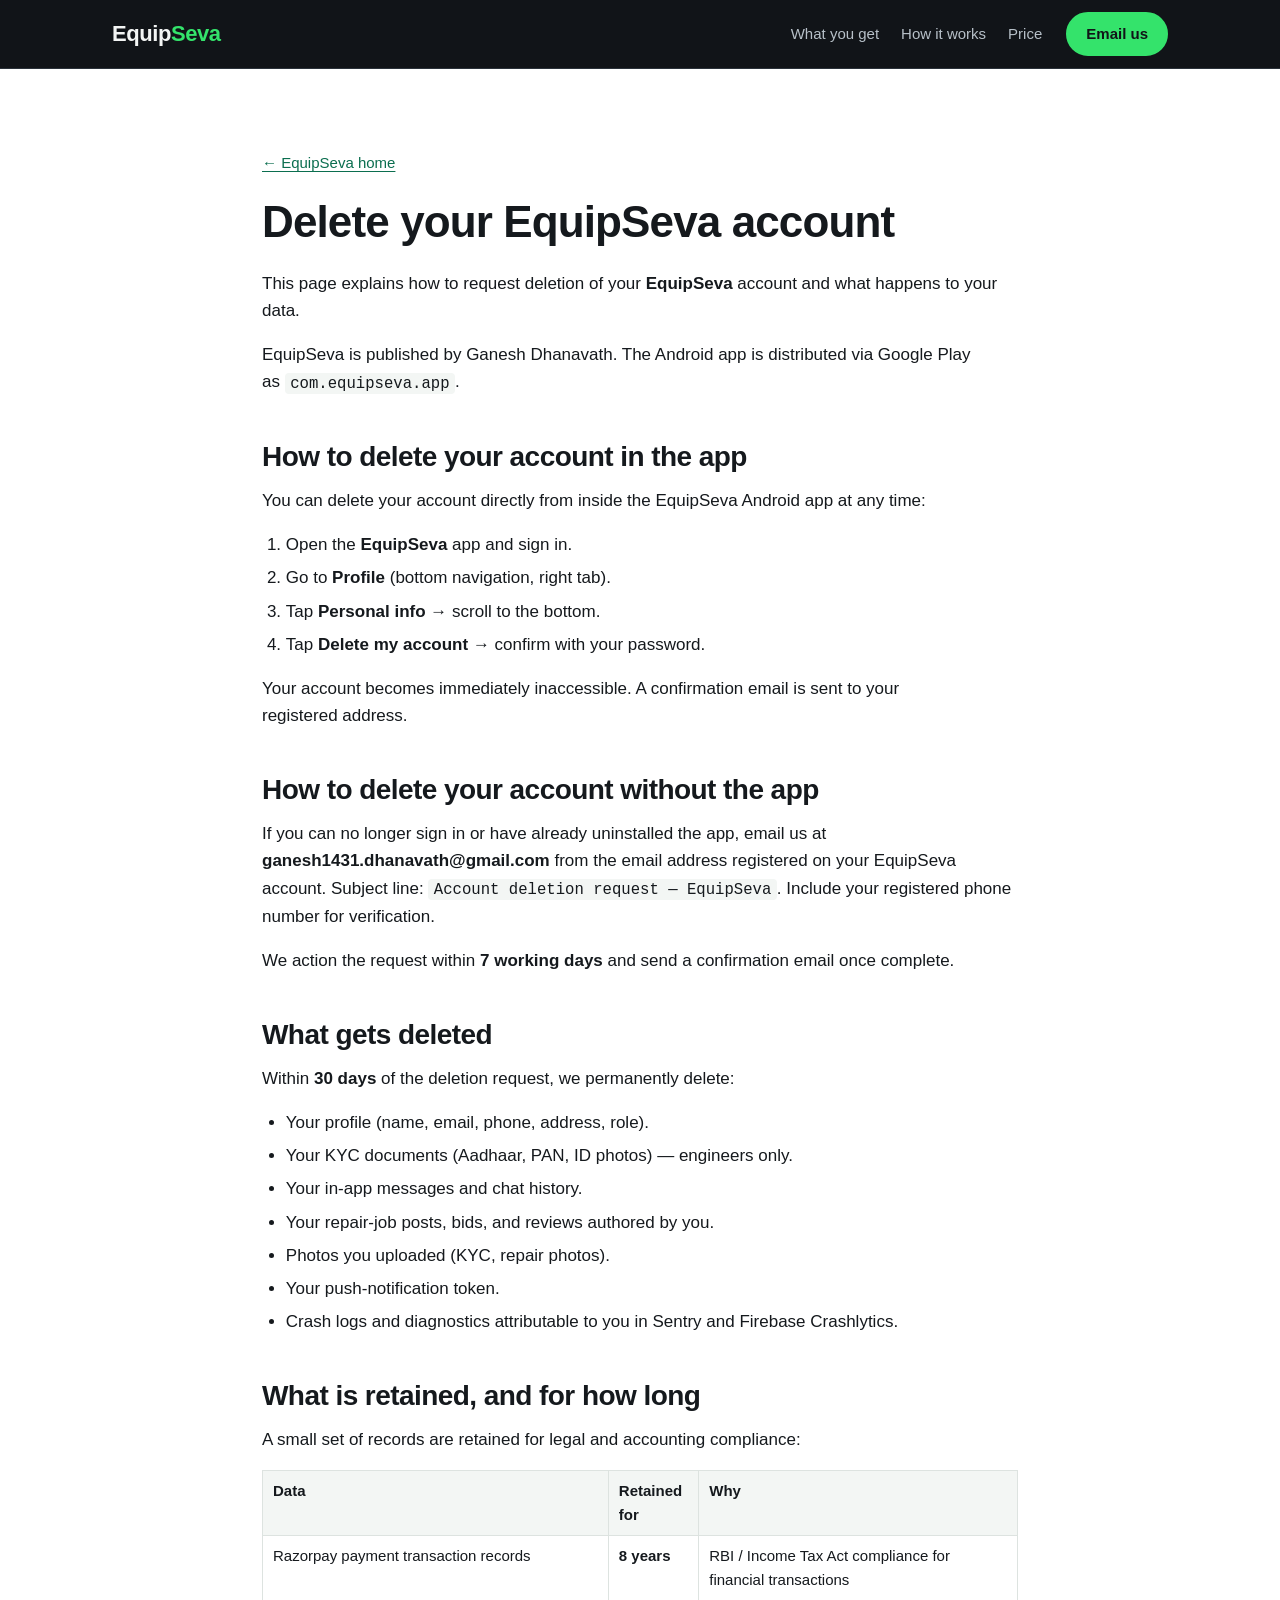
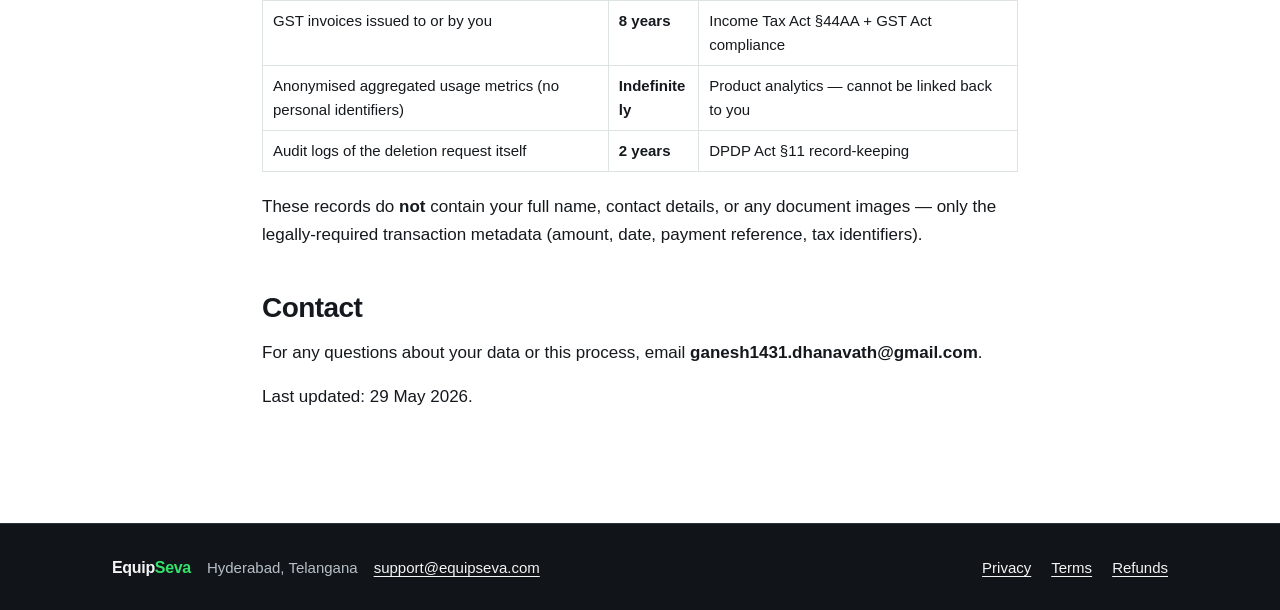
==== delete-account/index.html @ 181b52dd "equipseva.com: plain one-page site for the NABH equipment file offer Replaces the immersive marketpl" ====
<!doctype html>
<html lang="en">
<head>
  <meta charset="utf-8">
  <meta name="viewport" content="width=device-width, initial-scale=1">
  <title>Delete your EquipSeva account · EquipSeva</title>
  <meta name="description" content="How to delete your EquipSeva account and data.">
  <link rel="canonical" href="https://equipseva.com/delete-account/">
  <meta name="theme-color" content="#111418">
  <link rel="icon" href="/favicon.svg" type="image/svg+xml">
  <link rel="stylesheet" href="/site.css">
</head>
<body>
  <a class="skip" href="#main">Skip to content</a>

  <header class="top">
    <div class="wrap top__in">
      <a class="brand" href="/" aria-label="EquipSeva home">Equip<span>Seva</span></a>
      <nav class="nav" aria-label="Main">
        <a href="/#file">What you get</a>
        <a href="/#how">How it works</a>
        <a href="/#price">Price</a>
      </nav>
      <a class="btn btn--small" href="mailto:support@equipseva.com?subject=NABH%20equipment%20file">Email us</a>
    </div>
  </header>

  <main id="main" class="doc">
    <div class="wrap">
      <a class="back" href="/">&larr; EquipSeva home</a>
<!-- legal text below: verbatim from the previous equipseva.com page, 2026-10-24 -->
      <h1 id="delete-your-equipseva-account">Delete your EquipSeva account</h1>

<p>This page explains how to request deletion of your <strong>EquipSeva</strong> account and what happens to your data.</p>

<p>EquipSeva is published by Ganesh Dhanavath. The Android app is distributed via Google Play as <code class="language-plaintext highlighter-rouge">com.equipseva.app</code>.</p>

<h2 id="how-to-delete-your-account-in-the-app">How to delete your account in the app</h2>

<p>You can delete your account directly from inside the EquipSeva Android app at any time:</p>

<ol>
  <li>Open the <strong>EquipSeva</strong> app and sign in.</li>
  <li>Go to <strong>Profile</strong> (bottom navigation, right tab).</li>
  <li>Tap <strong>Personal info</strong> → scroll to the bottom.</li>
  <li>Tap <strong>Delete my account</strong> → confirm with your password.</li>
</ol>

<p>Your account becomes immediately inaccessible. A confirmation email is sent to your registered address.</p>

<h2 id="how-to-delete-your-account-without-the-app">How to delete your account without the app</h2>

<p>If you can no longer sign in or have already uninstalled the app, email us at <strong>ganesh1431.dhanavath@gmail.com</strong> from the email address registered on your EquipSeva account. Subject line: <code class="language-plaintext highlighter-rouge">Account deletion request — EquipSeva</code>. Include your registered phone number for verification.</p>

<p>We action the request within <strong>7 working days</strong> and send a confirmation email once complete.</p>

<h2 id="what-gets-deleted">What gets deleted</h2>

<p>Within <strong>30 days</strong> of the deletion request, we permanently delete:</p>

<ul>
  <li>Your profile (name, email, phone, address, role).</li>
  <li>Your KYC documents (Aadhaar, PAN, ID photos) — engineers only.</li>
  <li>Your in-app messages and chat history.</li>
  <li>Your repair-job posts, bids, and reviews authored by you.</li>
  <li>Photos you uploaded (KYC, repair photos).</li>
  <li>Your push-notification token.</li>
  <li>Crash logs and diagnostics attributable to you in Sentry and Firebase Crashlytics.</li>
</ul>

<h2 id="what-is-retained-and-for-how-long">What is retained, and for how long</h2>

<p>A small set of records are retained for legal and accounting compliance:</p>

<table>
  <thead>
    <tr>
      <th>Data</th>
      <th>Retained for</th>
      <th>Why</th>
    </tr>
  </thead>
  <tbody>
    <tr>
      <td>Razorpay payment transaction records</td>
      <td><strong>8 years</strong></td>
      <td>RBI / Income Tax Act compliance for financial transactions</td>
    </tr>
    <tr>
      <td>GST invoices issued to or by you</td>
      <td><strong>8 years</strong></td>
      <td>Income Tax Act §44AA + GST Act compliance</td>
    </tr>
    <tr>
      <td>Anonymised aggregated usage metrics (no personal identifiers)</td>
      <td><strong>Indefinitely</strong></td>
      <td>Product analytics — cannot be linked back to you</td>
    </tr>
    <tr>
      <td>Audit logs of the deletion request itself</td>
      <td><strong>2 years</strong></td>
      <td>DPDP Act §11 record-keeping</td>
    </tr>
  </tbody>
</table>

<p>These records do <strong>not</strong> contain your full name, contact details, or any document images — only the legally-required transaction metadata (amount, date, payment reference, tax identifiers).</p>

<h2 id="contact">Contact</h2>

<p>For any questions about your data or this process, email <strong>ganesh1431.dhanavath@gmail.com</strong>.</p>

<p>Last updated: 29 May 2026.</p>


      
<!-- end of verbatim legal text -->
    </div>
  </main>

  <footer class="foot">
    <div class="wrap foot__in">
      <p class="foot__id"><span class="brand brand--small">Equip<span>Seva</span></span><span>Hyderabad, Telangana</span><a href="mailto:support@equipseva.com">support@equipseva.com</a></p>
      <nav aria-label="Legal">
        <a href="/privacy/">Privacy</a>
        <a href="/terms/">Terms</a>
        <a href="/refunds/">Refunds</a>
      </nav>
    </div>
  </footer>
</body>
</html>
---- site.css ----
/* EquipSeva site: one stylesheet for the home, legal and 404 pages. No web fonts, no scripts. */
:root {
  --ink: #111418;
  --ink-2: #1b2026;
  --ink-line: #2b323a;
  --on-ink: #f3f5f4;
  --on-ink-muted: #b7c0c8;
  --lime: #34e36b;
  --paper: #ffffff;
  --paper-2: #f3f6f4;
  --line: #dde3e0;
  --text: #15191d;
  --muted: #48525b;
  --green: #0b6e4f;
  --radius: 14px;
  --wrap: 1120px;
  --gutter: clamp(16px, 4vw, 32px);
  --font: -apple-system, BlinkMacSystemFont, "Segoe UI", Roboto, "Helvetica Neue", Arial, "Noto Sans", sans-serif;
}

*, *::before, *::after { box-sizing: border-box; }
html { -webkit-text-size-adjust: 100%; text-size-adjust: 100%; scroll-behavior: smooth; }
body {
  margin: 0;
  background: var(--paper);
  color: var(--text);
  font: 400 17px/1.6 var(--font);
  overflow-wrap: break-word;
  min-height: 100vh;
  min-height: 100dvh;
  display: flex;
  flex-direction: column;
}
main { flex: 1 0 auto; }
@media (max-width: 640px) { body { font-size: 16px; } }
@media (prefers-reduced-motion: reduce) { html { scroll-behavior: auto; } }

img, svg { max-width: 100%; height: auto; }
a { color: var(--green); text-underline-offset: 3px; }
a:hover { text-decoration-thickness: 2px; }
:focus-visible { outline: 3px solid var(--green); outline-offset: 3px; border-radius: 4px; }
.top :focus-visible, .hero :focus-visible, .end :focus-visible, .foot :focus-visible, .skip:focus-visible { outline-color: var(--lime); }
h1, h2, h3 { line-height: 1.15; letter-spacing: -0.02em; margin: 0 0 0.5em; text-wrap: balance; }
p, li { text-wrap: pretty; }
.nb { white-space: nowrap; }
h2 { font-size: clamp(28px, 4vw, 40px); }
h3 { font-size: 19px; letter-spacing: -0.01em; }
p { margin: 0 0 1em; }

.wrap { width: 100%; max-width: var(--wrap); margin: 0 auto; padding: 0 var(--gutter); }

.skip { position: absolute; left: -9999px; top: 8px; z-index: 10; background: var(--lime); color: var(--ink); padding: 10px 16px; border-radius: 8px; font-weight: 600; }
.skip:focus { left: 8px; }

/* Header */
.top { background: var(--ink); color: var(--on-ink); border-bottom: 1px solid var(--ink-line); }
.top__in { display: flex; align-items: center; gap: 24px; min-height: 68px; }
.brand { display: inline-flex; align-items: center; min-height: 44px; color: var(--on-ink); font-weight: 750; font-size: 22px; letter-spacing: -0.02em; text-decoration: none; white-space: nowrap; }
.brand span { color: var(--lime); }
.nav { display: flex; gap: 22px; margin-left: auto; }
.nav a { color: var(--on-ink-muted); text-decoration: none; font-size: 15px; padding: 10px 0; }
.nav a:hover { color: var(--on-ink); }
@media (max-width: 860px) { .nav { display: none; } .top__in > .btn { margin-left: auto; } }

/* Buttons */
.btn {
  display: inline-flex; align-items: center; justify-content: center;
  min-height: 48px; padding: 12px 22px; border-radius: 999px;
  background: var(--lime); color: var(--ink); font-weight: 650; text-decoration: none; font-size: 16px;
  border: 2px solid var(--lime);
}
.btn:hover { background: #5cea8a; border-color: #5cea8a; text-decoration: none; }
.btn--ghost { background: transparent; color: var(--on-ink); border-color: #6b7682; }
.btn--ghost:hover { background: var(--ink-2); border-color: var(--on-ink-muted); }
.btn--small { min-height: 44px; padding: 8px 18px; font-size: 15px; }
.btn--dark { background: var(--ink); border-color: var(--ink); color: var(--on-ink); }
.btn--dark:hover { background: #2a3139; border-color: #2a3139; }

/* Hero */
.hero { background: var(--ink); color: var(--on-ink); padding: clamp(56px, 10vw, 120px) 0 clamp(56px, 9vw, 104px); }
.hero h1 { font-size: clamp(36px, 7vw, 72px); max-width: 15ch; margin-bottom: 24px; }
.hero h1::before { content: ""; display: block; width: 64px; height: 8px; border-radius: 8px; background: var(--lime); margin-bottom: 28px; }
.eyebrow { color: var(--lime); font-size: 14px; font-weight: 650; letter-spacing: 0.08em; text-transform: uppercase; margin-bottom: 20px; }
.lead { font-size: clamp(18px, 2.2vw, 21px); color: var(--on-ink-muted); max-width: 46em; }
.cta { display: flex; flex-wrap: wrap; gap: 12px; margin: 32px 0 20px; }
@media (max-width: 480px) { .cta .btn { flex: 1 1 100%; } }
.note { color: var(--on-ink-muted); font-size: 15px; margin: 0 0 6px; }
.note a { color: var(--on-ink); }

/* Phones turned sideways: short screens get a compact hero */
@media (max-height: 520px) and (orientation: landscape) {
  .hero { padding: 24px 0 32px; }
  .hero h1 { font-size: clamp(30px, 4.6vw, 44px); max-width: 22ch; margin-bottom: 14px; }
  .hero h1::before { display: none; }
  .eyebrow { font-size: 12px; margin-bottom: 10px; }
  .lead { font-size: 17px; line-height: 1.5; }
  .cta { margin: 18px 0 12px; }
}

/* Very wide screens */
@media (min-width: 1800px) {
  :root { --wrap: 1360px; }
  body { font-size: 19px; }
  h2 { font-size: 48px; }
  .hero h1 { font-size: 88px; }
  .lead { font-size: 23px; }
  .intro { font-size: 20px; }
  .nav a { font-size: 17px; }
  .grid p { font-size: 18px; }
  h3 { font-size: 22px; }
  .note { font-size: 17px; }
  .when { font-size: 15px; }
  .foot { font-size: 16px; }
}

/* Sections */
.sec { padding: clamp(56px, 8vw, 96px) 0; }
.sec--alt { background: var(--paper-2); }
.intro { color: var(--muted); font-size: 18px; max-width: 46em; margin-bottom: 36px; }

.grid { list-style: none; margin: 0; padding: 0; display: grid; gap: 16px; grid-template-columns: repeat(3, minmax(0, 1fr)); }
@media (max-width: 960px) { .grid { grid-template-columns: repeat(2, minmax(0, 1fr)); } }
@media (max-width: 600px) { .grid { grid-template-columns: minmax(0, 1fr); } }
.grid li { border: 1px solid var(--line); border-radius: var(--radius); padding: 22px 22px 8px; background: var(--paper); }
.grid li h3::before { content: ""; display: block; width: 28px; height: 4px; border-radius: 4px; background: var(--green); margin-bottom: 14px; }
.grid p { color: var(--muted); font-size: 16px; }
.deliver { margin: 28px 0 0; font-weight: 600; }

.steps { list-style: none; margin: 0; padding: 0; display: grid; gap: 0; max-width: 820px; }
.steps li { position: relative; padding: 0 0 28px 36px; border-left: 2px solid var(--line); margin-left: 8px; }
.steps li:last-child { border-left-color: transparent; padding-bottom: 8px; }
.steps li::before { content: ""; position: absolute; left: -9px; top: 4px; width: 16px; height: 16px; border-radius: 50%; background: var(--green); box-shadow: 0 0 0 4px var(--paper-2); }
.when { font-size: 14px; font-weight: 700; letter-spacing: 0.06em; text-transform: uppercase; color: var(--green); margin-bottom: 4px; }
.steps h3 .when { display: block; margin-bottom: 6px; line-height: 1.4; }
.steps p:last-child { color: var(--muted); }
.callout { margin: 24px 0 0; max-width: 820px; padding: 20px 22px; border-radius: 0 var(--radius) var(--radius) 0; background: var(--paper); border-left: 6px solid var(--green); font-weight: 600; }

.two { display: grid; gap: clamp(32px, 6vw, 72px); grid-template-columns: minmax(0, 1fr) minmax(0, 1.4fr); }
@media (max-width: 860px) { .two { grid-template-columns: minmax(0, 1fr); } }
.facts { list-style: none; margin: 0; padding: 0; display: grid; gap: 16px; }
.facts li { padding-left: 18px; border-left: 3px solid var(--line); color: var(--muted); }
.facts strong { color: var(--text); }

.end { background: var(--ink); color: var(--on-ink); padding: clamp(56px, 8vw, 96px) 0; }
.end p { color: var(--on-ink-muted); max-width: 40em; margin-bottom: 28px; }
.end a:not(.btn) { color: var(--lime); }

/* Footer */
.foot { background: var(--ink); color: var(--on-ink-muted); border-top: 1px solid var(--ink-line); font-size: 15px; }
.foot__in { display: flex; flex-wrap: wrap; align-items: center; justify-content: space-between; gap: 8px 24px; padding-top: 22px; padding-bottom: 22px; }
.foot p { margin: 0; }
.foot a { color: var(--on-ink); }
.foot__id { display: flex; flex-wrap: wrap; align-items: center; gap: 0 16px; }
.foot__id a { display: inline-block; padding: 10px 0; }
.foot nav { display: flex; flex-wrap: wrap; gap: 4px 20px; }
.foot nav a { padding: 10px 0; }
.brand--small { font-size: 16px; }

/* Legal and 404 pages */
.doc { padding: clamp(40px, 6vw, 72px) 0 clamp(56px, 8vw, 96px); }
.doc .wrap { max-width: 820px; }
.doc h1 { font-size: clamp(30px, 5vw, 44px); }
.doc h2 { font-size: clamp(22px, 3vw, 28px); margin-top: 1.6em; }
.doc h3 { margin-top: 1.4em; }
.doc ul, .doc ol { padding-left: 1.4em; margin: 0 0 1em; }
.doc li { margin-bottom: 0.35em; }
.doc h1 + p { white-space: pre-line; }
.doc table { width: 100%; border-collapse: collapse; margin: 0 0 1.4em; font-size: 15px; }
.doc th, .doc td { border: 1px solid var(--line); padding: 8px 10px; text-align: left; vertical-align: top; overflow-wrap: anywhere; }
@media (max-width: 480px) { .doc table { font-size: 14px; } .doc th, .doc td { padding: 6px 7px; } }
.doc th { background: var(--paper-2); }
.doc code { font-size: 0.92em; background: var(--paper-2); padding: 0.1em 0.35em; border-radius: 4px; }
.doc pre { overflow-x: auto; background: var(--paper-2); padding: 14px; border-radius: 8px; }
.doc hr { border: 0; border-top: 1px solid var(--line); margin: 2em 0; }
.doc blockquote { margin: 0 0 1em; padding-left: 16px; border-left: 3px solid var(--line); color: var(--muted); }
.back { display: inline-flex; align-items: center; min-height: 44px; margin-bottom: 12px; font-size: 15px; }
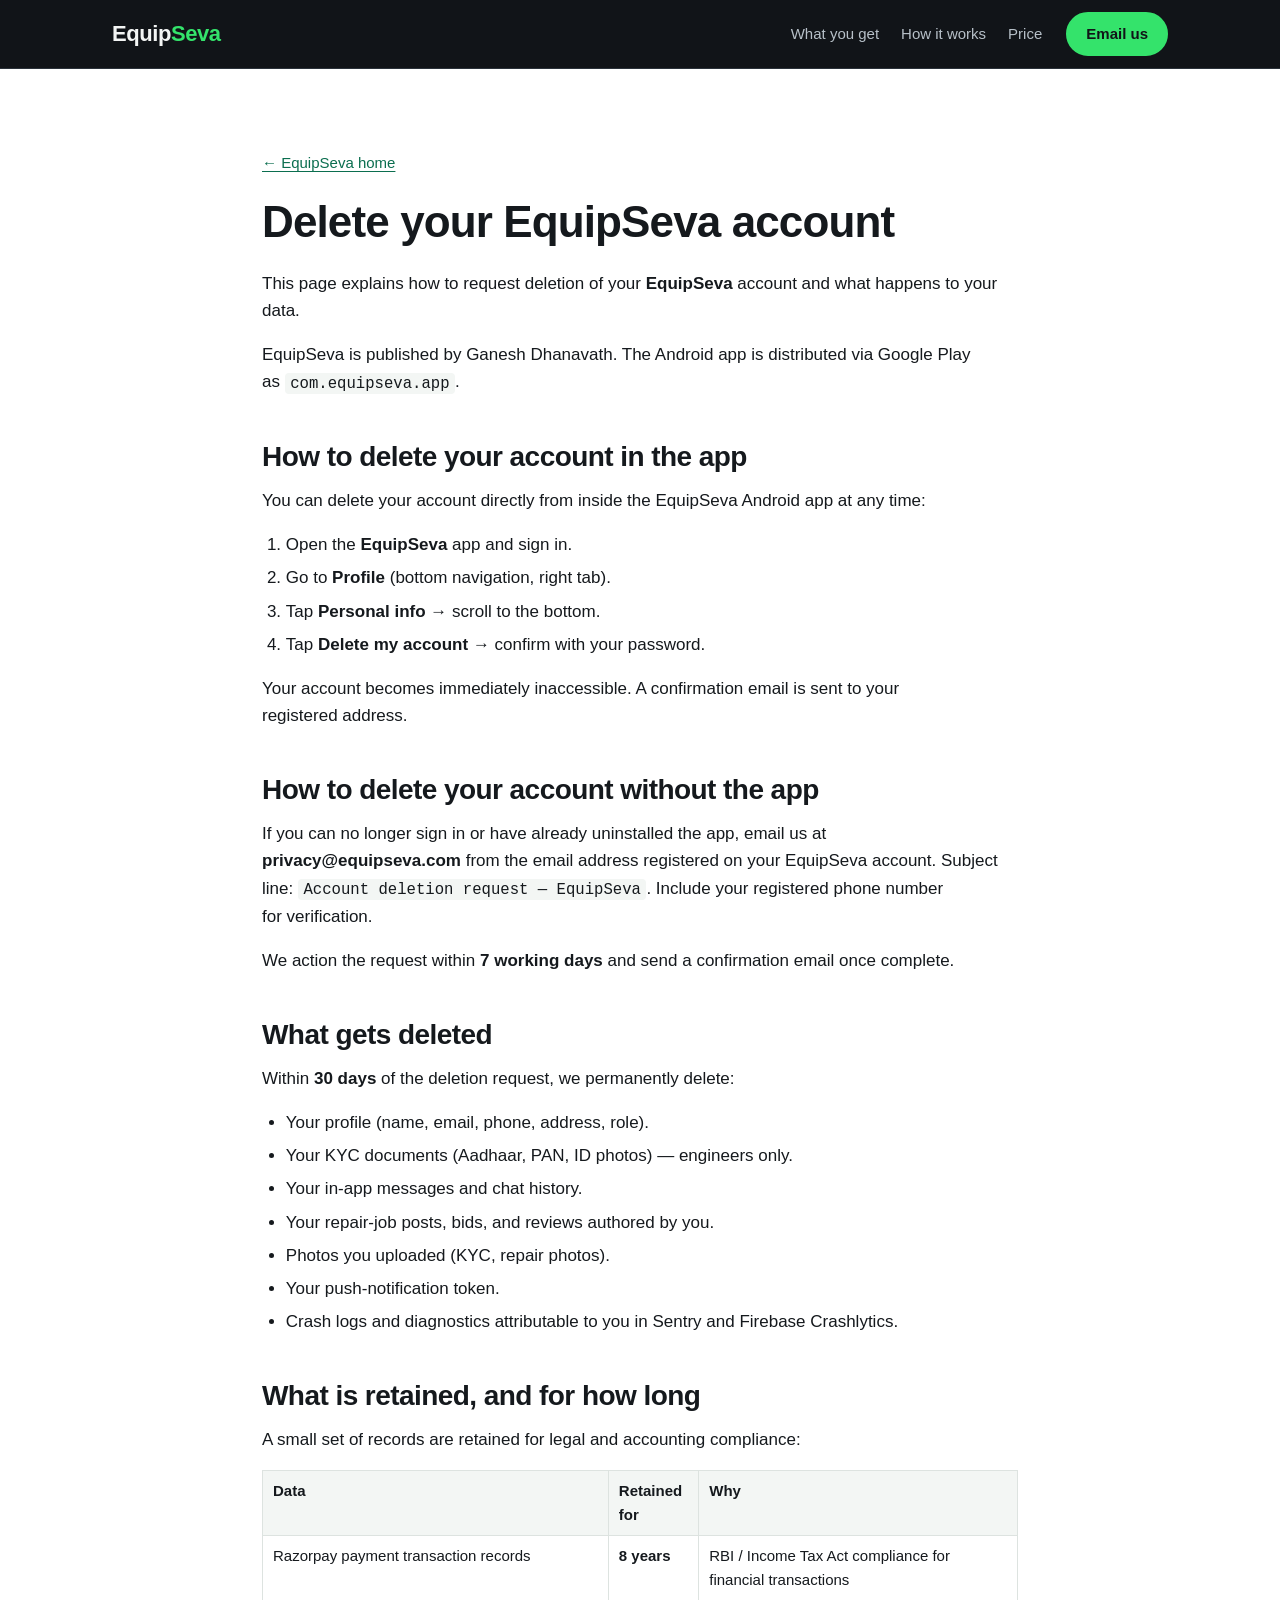
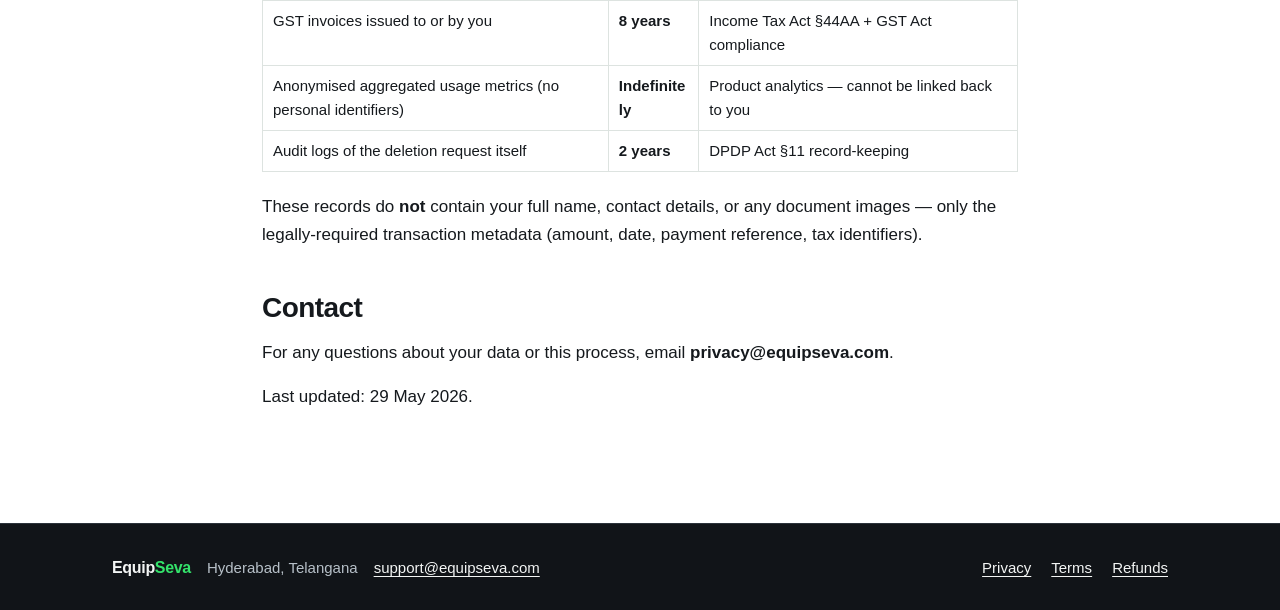
==== commit 6b64d026: "Delete-account page: deletion requests go to privacy@equipseva.com Replaces a personal Gmail address" ====
--- a/delete-account/index.html
+++ b/delete-account/index.html
@@ -50,7 +50,7 @@
 
 <h2 id="how-to-delete-your-account-without-the-app">How to delete your account without the app</h2>
 
-<p>If you can no longer sign in or have already uninstalled the app, email us at <strong>ganesh1431.dhanavath@gmail.com</strong> from the email address registered on your EquipSeva account. Subject line: <code class="language-plaintext highlighter-rouge">Account deletion request — EquipSeva</code>. Include your registered phone number for verification.</p>
+<p>If you can no longer sign in or have already uninstalled the app, email us at <strong>privacy@equipseva.com</strong> from the email address registered on your EquipSeva account. Subject line: <code class="language-plaintext highlighter-rouge">Account deletion request — EquipSeva</code>. Include your registered phone number for verification.</p>
 
 <p>We action the request within <strong>7 working days</strong> and send a confirmation email once complete.</p>
 
@@ -108,7 +108,7 @@
 
 <h2 id="contact">Contact</h2>
 
-<p>For any questions about your data or this process, email <strong>ganesh1431.dhanavath@gmail.com</strong>.</p>
+<p>For any questions about your data or this process, email <strong>privacy@equipseva.com</strong>.</p>
 
 <p>Last updated: 29 May 2026.</p>
 
